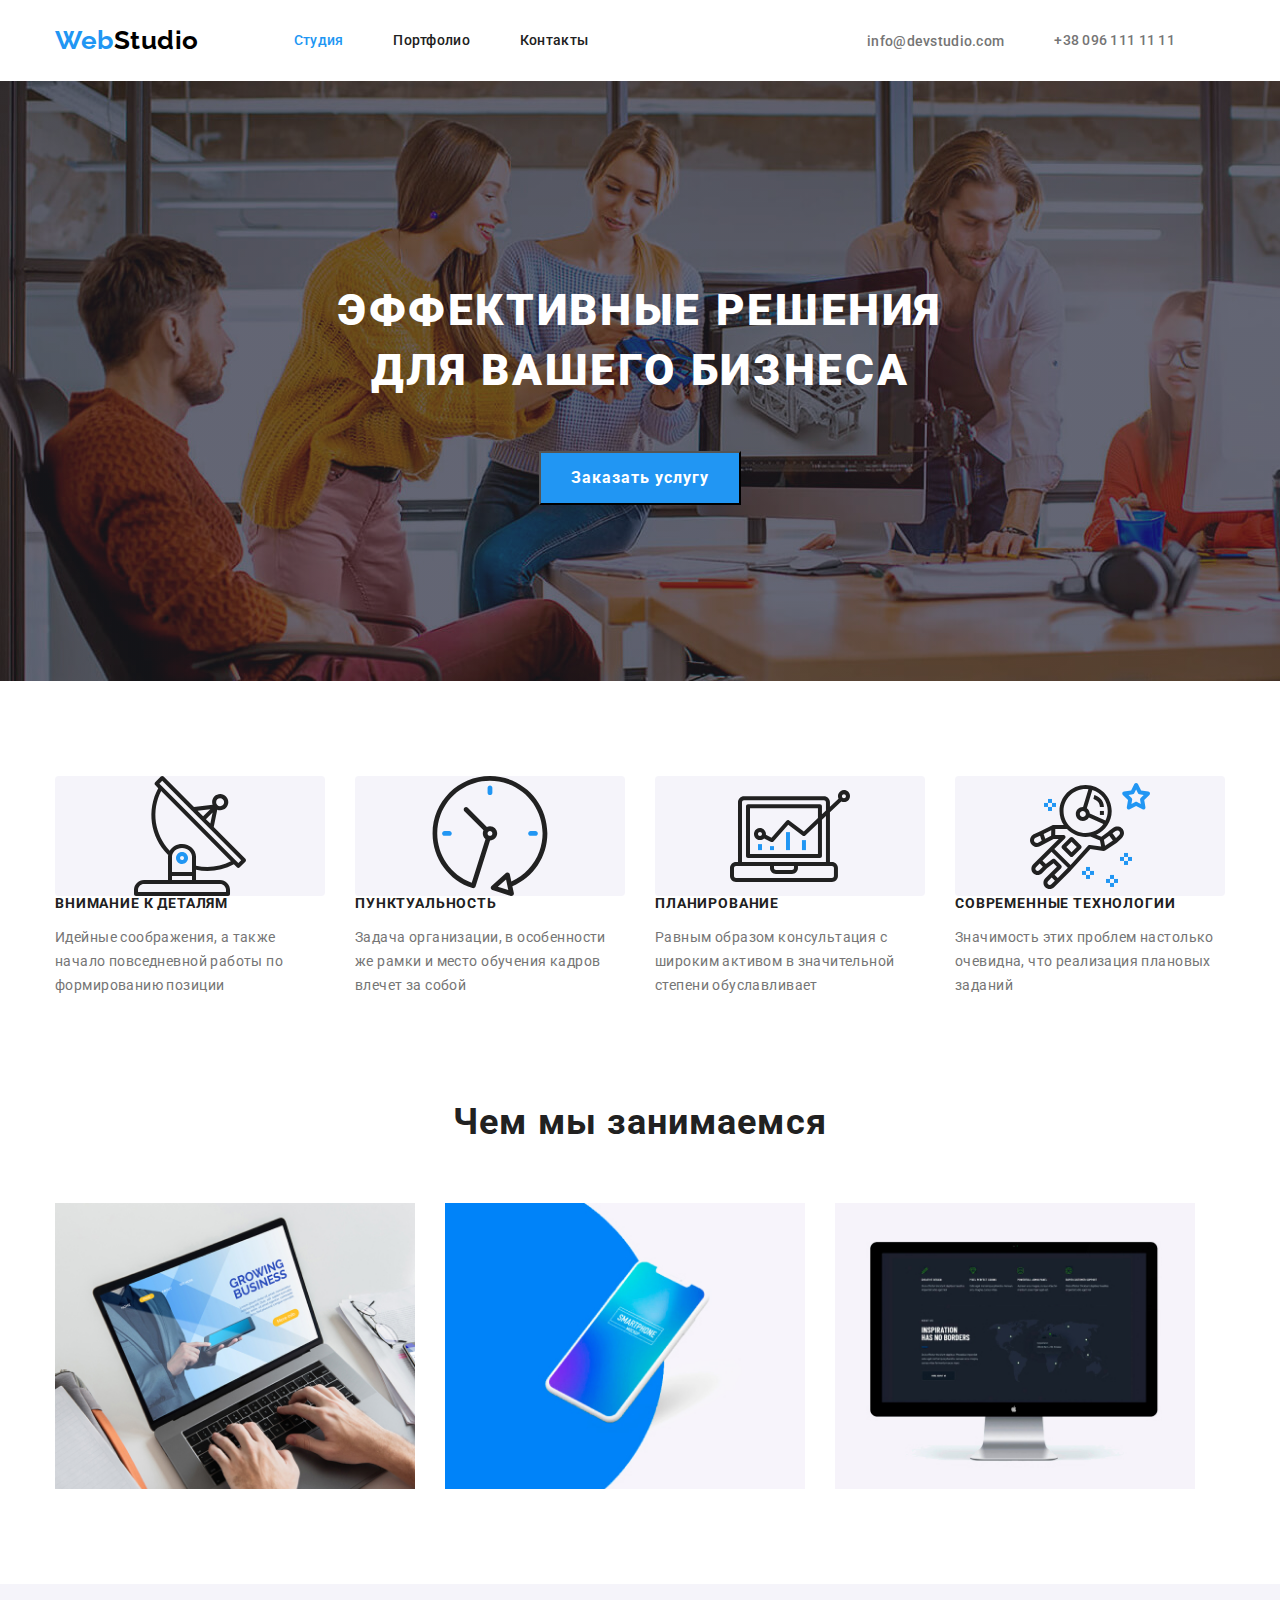
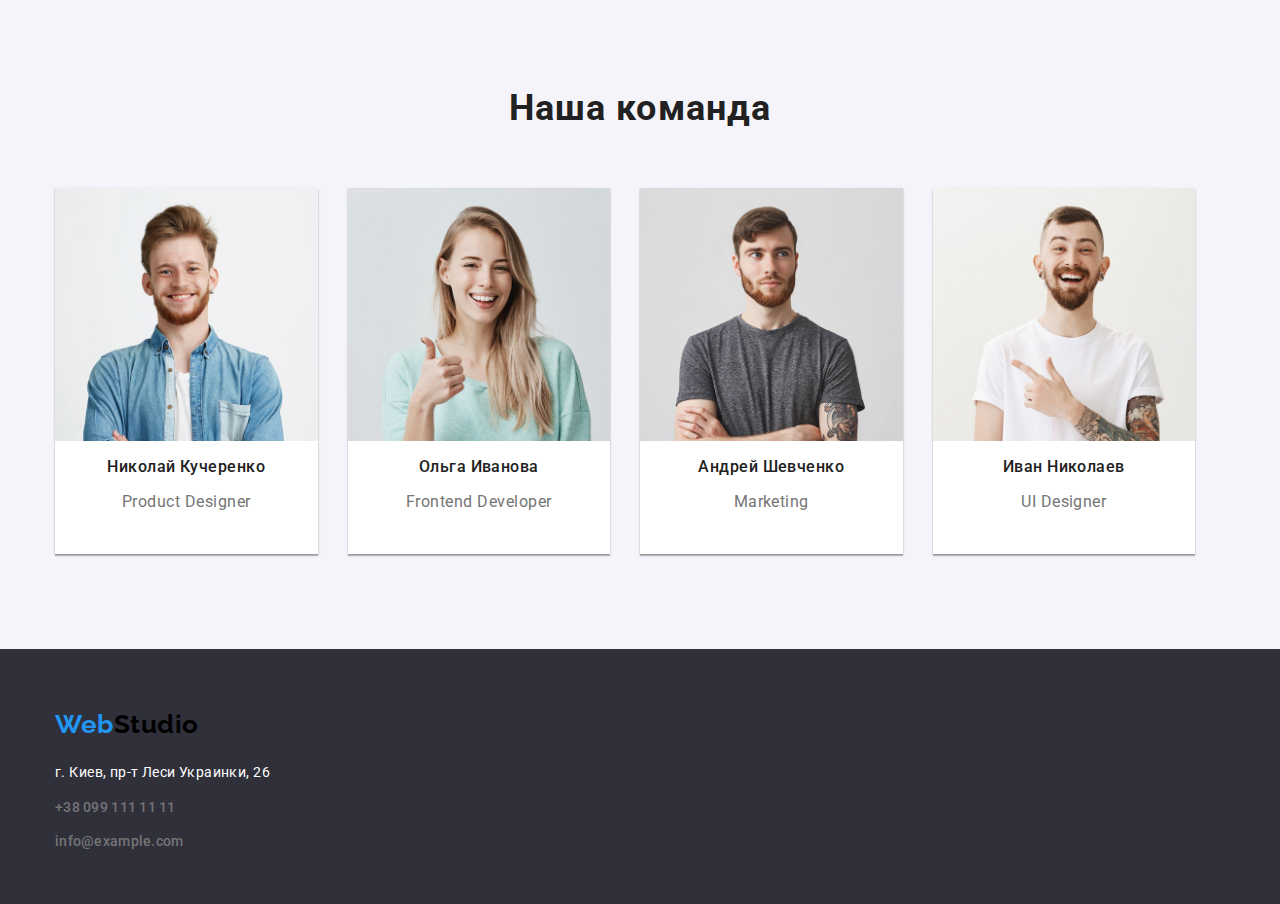
==== index1.html @ ef57e186 "иконки" ====
<!DOCTYPE html>
<html lang="ru">
  <head>
    <meta charset="UTF-8" />
    <meta name="viewport" content="width=device-width, initial-scale=1.0" />
    <title>Студия</title>
    <link
      href="https://fonts.googleapis.com/css2?family=Raleway:wght@700&family=Roboto:wght@300;400;500;700;900&display=swap"
      rel="stylesheet"
    />
    <link rel="stylesheet" href="./css/normalize.css" />
    <link rel="stylesheet" href="./css/style.css" />
  </head>
  <body>
    <header class="page-header">
      <div class="container flexbox">
        <nav class="navigation">
          <a href="./index.html" class="logo"> <span>Web</span>Studio</a>
          <ul class="list menu-list">
            <li class="menu-item">
              <a href="./index.html" class="active menu-link">Студия</a>
            </li>
            <li class="menu-item">
              <a href="./portfolio.html" class="menu-link">Портфолио</a>
            </li>
            <li class="menu-item">
              <a href="#" class="menu-link">Контакты</a>
            </li>
          </ul>
        </nav>
        <a href="maito:info@devstudio.com" class="contacs-link">
          <svg width="16px" height="12px">
            <use href="./images/icons/sprite.svg#img-envelope"> </use>
          </svg>
 
          info@devstudio.com</a
        >
        <a href="tel:+380961111111" class="contacs-link">+38 096 111 11 11</a>
      </div>
    </header>
    <main>
      <section class="hero">
        <div class="hero-item">
          <h1 class="page-title">Эффективные решения для вашего бизнеса</h1>
          <button class="btn btn-box">Заказать услугу</button>
        </div>
      </section>
      <section class="flexbox indent">
        <div class="container">
          <h2 class="text">Наши преимущества</h2>
          <ul class="list menu-list">
            <li class="flex-element icon icon-antena">
              <h3 class="title section-subtitle">Внимание к деталям</h3>
              <p class="section-description">
                Идейные соображения, а также начало повседневной работы по
                формированию позиции
              </p>
            </li>
            <li class="flex-element icon icon-clock">
              <h3 class="title section-subtitle">Пунктуальность</h3>
              <p class="section-description">
                Задача организации, в особенности же рамки и место обучения
                кадров влечет за собой
              </p>
            </li>
            <li class="flex-element icon icon-diagrama">
              <h3 class="title section-subtitle">Планирование</h3>
              <p class="section-description">
                Равным образом консультация с широким активом в значительной
                степени обуславливает
              </p>
            </li>
            <li class="flex-element icon icon-astronaut">
              <h3 class="title section-subtitle">Современные технологии</h3>
              <p class="section-description">
                Значимость этих проблем настолько очевидна, что реализация
                плановых заданий
              </p>
            </li>
          </ul>
        </div>
      </section>
      <section class="indent">
        <div class="container">
          <div>
            <h2 class="section-title">Чем мы занимаемся</h2>
            <ul class="list menu-list">
              <li class="signature-box">
                <img
                  src="./images/img7.jpg"
                  alt="Десктопные приложения"
                  width="370"
                  height="295"
                />
                <p class="signature text">Десктопные приложения</p>
              </li>
              <li class="signature-box">
                <img
                  src="./images/box1.jpg"
                  alt="Мобильные приложения"
                  width="370"
                  height="295"
                />
                <p class="signature text">Мобильные приложения</p>
              </li>
              <li class="signature-box">
                <img
                  src="./images/img1.jpg"
                  alt="Дизайнерские решения"
                  width="370"
                  height="295"
                />
                <p class="signature text">Дизайнерские решения</p>
              </li>
            </ul>
          </div>
        </div>
      </section>
      <section class="teams indent">
        <div class="container">
          <h2 class="section-title">Наша команда</h2>
          <ul class="list menu-list">
            <li class="comand-box">
              <img
                src="./images/nikolaykucherenko.jpg"
                alt="nikolaykucherenko"
                width="270"
              />
              <h3 class="comand-title">Николай Кучеренко</h3>
              <p lang="en" class="comand-item">Product Designer</p>
              <ul class="social-links">
                <li>
                  <a class ="icon-about" href="#" aria-label="ссылка Instagram">
                    <svg class="icon" width="20px" height="20px">
                    <use href="./images/icons/sprite.svg#img-instagram">
                    </use>
                  </svg>
                  </a>
                </li>
                <li><a href="#" aria-label="ссылка Twitter"><!--img src="./images/icons/twitter.svg">--></a></li>
                <li><a href="#" aria-label="ссылка Facebook"><!--img src="./images/icons/facebook.svg">--></a></li>
                <li><a href="#" aria-label="ссылка Linkedin"><!--img src="./images/icons/linkedin.svg">--></a></li>
              </ul>
            </li>
            <li class="comand-box">
              <img
                src="./images/olgaivanova.jpg"
                alt="olgaivanova"
                width="270"
              />
              <h3 class="comand-title">Ольга Иванова</h3>
              <p lang="en" class="comand-item">Frontend Developer</p>
              <ul>
                <li><a href="#" aria-label="ссылка Instagram"></a></li>
                <li><a href="#" aria-label="ссылка Twitter"></a></li>
                <li><a href="#" aria-label="ссылка Facebook"></a></li>
                <li><a href="#" aria-label="ссылка Linkedin"></a></li>
              </ul>
            </li>
            <li class="comand-box">
              <img
                src="./images/andriyshevchenko.jpg"
                alt="andriyshevchenko"
                width="270"
              />
              <h3 class="comand-title">Андрей Шевченко</h3>
              <p lang="en" class="comand-item">Marketing</p>
              <ul>
                <li><a href="#" aria-label="ссылка Instagram"></a></li>
                <li><a href="#" aria-label="ссылка Twitter"></a></li>
                <li><a href="#" aria-label="ссылка Facebook"></a></li>
                <li><a href="#" aria-label="ссылка Linkedin"></a></li>
              </ul>
            </li>
            <li class="comand-box">
              <img
                src="./images/ivannikolaev.jpg"
                alt="ivannikolaev"
                width="270"
              />
              <h3 class="comand-title">Иван Николаев</h3>
              <p lang="en" class="comand-item">UI Designer</p>
              <ul>
                <li><a href="#" aria-label="ссылка Instagram"></a></li>
                <li><a href="#" aria-label="ссылка Twitter"></a></li>
                <li><a href="#" aria-label="ссылка Facebook"></a></li>
                <li><a href="#" aria-label="ссылка Linkedin"></a></li>
              </ul>
            </li>
          </ul>
        </div>
      </section>
      <section>
        <div class="container">
          <div class="visually-hidden">
            <h2 class="section-title">Постоянные клиенты</h2>
            <ul>
              <li>
                <a href="#"
                  ><img src="/images/rectangle.svg" alt="client1"
                /></a>
              </li>
              <li>
                <a href="#"
                  ><img src="/images/rectangle.svg" alt="client2"
                /></a>
              </li>
              <li>
                <a href="#"
                  ><img src="/images/rectangle.svg" alt="client3"
                /></a>
              </li>
              <li>
                <a href="#"
                  ><img src="/images/rectangle.svg" alt="client4"
                /></a>
              </li>
              <li>
                <a href="#"
                  ><img src="/images/rectangle.svg" alt="client5"
                /></a>
              </li>
              <li>
                <a href="#"
                  ><img src="/images/rectangle.svg" alt="client6"
                /></a>
              </li>
            </ul>
          </div>
        </div>
      </section>
    </main>
    <footer class="contact">
      <div class="container">
        <h2 class="text">Контакты</h2>
        <a href="./index.html" class="logo logo-item">
          <span>Web</span>Studio
        </a>
        <ul class="list">
          <li class="adress-item">
            <a
              href="https://goo.gl/maps/r8ToqrYWToX4Noqg9"
              target="_blank"
              rel="noopener noreferrer"
              class="adress"
            >
              г. Киев, пр-т Леси Украинки, 26
            </a>
          </li>
          <li class="adress-item">
            <a href="tel:+380991111111" class="contacs-link"
              >+38 099 111 11 11</a
            >
          </li>
          <li class="adress-item">
            <a href="mailto:info@example.com" class="contacs-link"
              >info@example.com</a
            >
          </li>
        </ul>
      </div>
      <div class="visually-hidden">
        <b class="signature">Присоединяйтесь</b>
        <ul class="list">
          <li>
            <a
              href="#"
              target="_blank"
              rel="noopener noreferrer"
              aria-label="ссылка на Инстаграм"
              >Instagram</a
            >
          </li>
          <li>
            <a
              href="#"
              target="_blank"
              rel="noopener noreferrer"
              aria-label="ссылка на Твиттер"
              >Twitter</a
            >
          </li>
          <li>
            <a
              href="#"
              target="_blank"
              rel="noopener noreferrer"
              aria-label="ссылка на Фейсбук"
              >Facebook</a
            >
          </li>
          <li>
            <a
              href="#"
              target="_blank"
              rel="noopener noreferrer"
              aria-label="ссылка на Линкедин"
              >Linkedin</a
            >
          </li>
        </ul>
      </div>
    </footer>
  </body>
</html>
---- css/style.css ----
/* font-family: 'Raleway', sans-serif;
font-family: 'Roboto', sans-serif; */
:root {
  --accent-color: #2196f3;
  --main-color: #757575;
  --dark-color: #212121;
  --logo-color: #000000;
  --adress-color: #ffffff;
}

.visually-hidden {
  position: absolute !important;
  clip: rect(1px 1px 1px 1px);
  /* IE6, IE7 */
  clip: rect(1px, 1px, 1px, 1px);
  padding: 0 !important;
  border: 0 !important;
  height: 1px !important;
  width: 1px !important;
  overflow: hidden;
}

body {
  font-family: "Roboto", sans-serif;
  font-style: normal;
  font-size: 14px;
  line-height: 1.72;
  letter-spacing: 0.03em;
  color: var(--dark-color);
  background-color: #ffffff;
  margin: 0px;
}

span {
  color: var(--accent-color);
}

ul {
  list-style: none;
}

img {
  display: block;
  max-width: 100%;
  height: auto;
}

.container {
  width: 1200px;
  padding-left: 15px;
  padding-right: 15px;
  margin-right: auto;
  margin-left: auto;
}

.logo {
  font-family: "Raleway", sans-serif;
  font-weight: bold;
  font-size: 26px;
  line-height: 1.19;
  letter-spacing: 0.02em;
  text-decoration: none;
  color: var(--logo-color);
  margin-right: 95px;
}

.logo-item {
  display: flex;
  padding-bottom: 10px;
}

.list {
  list-style: none;
  padding: 0px;
  margin: 0px;
}

.text {
  display: none;
}

.text-item {
  text-decoration: none;
}

.title {
  width: 270px;
  height: 20px;
  text-transform: uppercase;
}

.main {
  padding-bottom: 65px;
}

.indent {
  padding: 95px 0px 0px 0px;
}

.page-header {
  padding: 25px 0px;
}

.navigation {
  display: flex;
  align-items: center;
  margin-right: auto;
}

.flex-element {
  display: flex;
  flex-wrap: wrap;
  margin-right: 30px;
}

.flex-element:last-child {
  margin-right: 0px;
}
.social-lincs .icon {
}

.icon::before {
  display: inline-block;
  content: "";
  width: 270px;
  height: 120px;
  padding-bottom: 30px;
  background-size: contain;
  background-repeat: no-repeat;
  background-position: center;
  background-color: #f5f4fa;
  border-radius: 4px;
}

.icon-antena::before {
  background-image: url("../images/icons/antenna.svg");
}

.icon-clock::before {
  background-image: url("../images/icons/clock.svg");
}

.icon-diagrama::before {
  background-image: url("../images/icons/diagram.svg");
}

.icon-astronaut::before {
  background-image: url("../images/icons/astronaut.svg");
}
.menu-list {
  display: flex;
}

.menu-item:not(:last-child) {
  margin-right: 50px;
}

.menu-link {
  font-weight: 500;
  font-size: 14px;
  line-height: 0.875;
  letter-spacing: 0.02em;
  color: var(--dark-color);
  text-decoration: none;
}

.flexbox {
  display: flex;
  justify-content: flex-end;
  align-items: center;
}

.active,
.menu-link:hover,
.menu-link:focus,
.contacs-link:hover,
.contacs-link:focus,
.adress:hover,
.adress:focus {
  color: var(--accent-color);
}

.button:hover,
.button:focus {
  color: var(--adress-color);
  background-color: #2196f3;
}
.contacs-link,
.btn {
  font-weight: 500;
  font-size: 14px;
  line-height: 0.875;
  letter-spacing: 0.02em;
  color: var(--main-color);
  text-decoration: none;
}

.btn {
  padding: 10px 30px;
}
.contacs-link {
  margin-right: 50px;
}
.page-title {
  font-weight: 900;
  font-size: 44px;
  line-height: 1.36;
  letter-spacing: 0.06em;
  text-transform: uppercase;
  text-align: center;
  color: var(--adress-color);

  width: 700px;
  height: 120px;

  display: flex;
  justify-content: center;
  margin: auto;
}

.icon {
  display: inline-flex;
}

.page-box {
}
.hero {
  max-width: 1600px;
  height: 600px;
  background-color: #000;
  background-repeat: no-repeat;
  background-size: cover;
  background-position: center;
  background: rgba(47, 48, 58, 0.4);
  background-image: linear-gradient(
      to right,
      rgba(47, 48, 58, 0.4),
      rgba(47, 48, 58, 0.4)
    ),
    url("../images/shapka.jpg");
  margin-right: auto;
  margin-left: auto;

  padding: 200px 0px 280px 0px;
}

.hero-item {
}

.btn {
  background-color: var(--accent-color);
  font-weight: bold;
  font-size: 16px;
  line-height: 1.875;
  display: flex;
  text-decoration: none;
  align-items: center;
  text-align: center;
  letter-spacing: 0.06em;
  color: var(--adress-color);
  margin: auto;
}

.btn-box {
  margin-top: 50px;
  margin-bottom: 200px;
}

.button {
  font-family: inherit;
  font-style: normal;
  font-weight: 500;
  font-size: 16px;
  line-height: 1.625;
  text-align: center;
  letter-spacing: 0.03em;
  color: var(--dark-color);

  margin-right: 10px;
  border: 0px;
}

.btn-item {
  display: flex;
  justify-content: center;
  padding: 95px 0px 55px 0px;
  margin: 0px;
}

.btn-item:nth-child(5n) {
  margin-right: 10px;
}

.gallery-container {
  display: flex;
  flex-wrap: wrap;
  text-decoration: none;
  margin: 0px;
  padding: 0px;
}

.gallery-item {
  box-shadow: 0px 1px 1px rgba(0, 0, 0, 0.12), 0px 4px 4px rgba(0, 0, 0, 0.06),
    1px 4px 6px rgba(0, 0, 0, 0.16);
}

.gallery-box {
  width: calc((100% - 60px) / 3);
  margin-right: 30px;
  margin-bottom: 30px;
  border: 1px solid #eeeeee;
  box-sizing: border-box;

  height: auto;
  left: 215px;
  top: 262px;
}

.gallery-box:nth-child(3n) {
  margin-right: 0px;
  margin-bottom: 30px;
}

.section-item {
  width: calc((100% - 90px) / 4);
  margin-right: 30px;
}
.section-title {
  font-weight: bold;
  font-size: 36px;
  line-height: 1.66;
  text-align: center;
  letter-spacing: 0.03em;
  color: var(--dark-color);
  margin: 0px;
  padding-bottom: 50px;
}

.section-subtitle {
  font-style: normal;
  font-weight: bold;
  font-size: 14px;
  line-height: 1.14;
  letter-spacing: 0.06em;
  color: var(--dark-color);
  margin: 0px 0px 10px 0px;
}

.subtitle {
  font-style: normal;
  font-weight: bold;
  font-size: 18px;
  line-height: 2;
  letter-spacing: 0.06em;
  color: var(--dark-color);
  margin: 20px 25px 5px 25px;
}

.subtitle-item {
  font-weight: normal;
  font-size: 14px;
  line-height: 1.71;
  letter-spacing: 0.03em;
  margin: 0px;
  margin: 0px 25px 20px 25px;
  color: var(--main-color);
}

.section-description {
  margin: auto;
  font-weight: normal;
  font-size: 14px;
  line-height: 1.71;
  letter-spacing: 0.03em;
  margin: 0px;
  color: var(--main-color);
}

.signature {
  font-weight: bold;
  font-size: 14px;
  line-height: 1.143;
  letter-spacing: 0.03em;
  text-transform: uppercase;
  background: #383434;
  color: var(--adress-color);
  padding-bottom: 95px;
}

.signature-box {
  width: calc((100% - 60px) / 3);
  margin-right: 30px;
  padding-bottom: 95px;
}

.comand-title {
  font-weight: 500;
  font-size: 16px;
  line-height: 1.1875;
  text-align: center;
  letter-spacing: 0.03em;
  color: var(--dark-color);
}
.comand-box {
  width: calc((100% - 90px) / 4);
  margin-right: 30px;
  background: #ffffff;

  box-shadow: 0px 1px 3px rgba(0, 0, 0, 0.12), 0px 1px 1px rgba(0, 0, 0, 0.14),
    0px 2px 1px rgba(0, 0, 0, 0.2);
}
.comand-item {
  font-size: 16px;
  line-height: 1.1875;
  text-align: center;
  letter-spacing: 0.03em;
  color: var(--main-color);
}

.adress {
  font-size: 14px;
  line-height: 1.714;
  letter-spacing: 0.03em;
  color: var(--adress-color);
  text-decoration: none;
}

.adress-item {
  width: 230px;
  padding: 10px 0px 0px 0px;
}

.teams {
  background: #f5f4fa;
  padding-bottom: 95px;
}

.contact {
  background: #2f303a;
  height: 255px;
  padding-top: 60px;
  padding-bottom: 60px;
}

.fill {
  background: #ffffff;
}
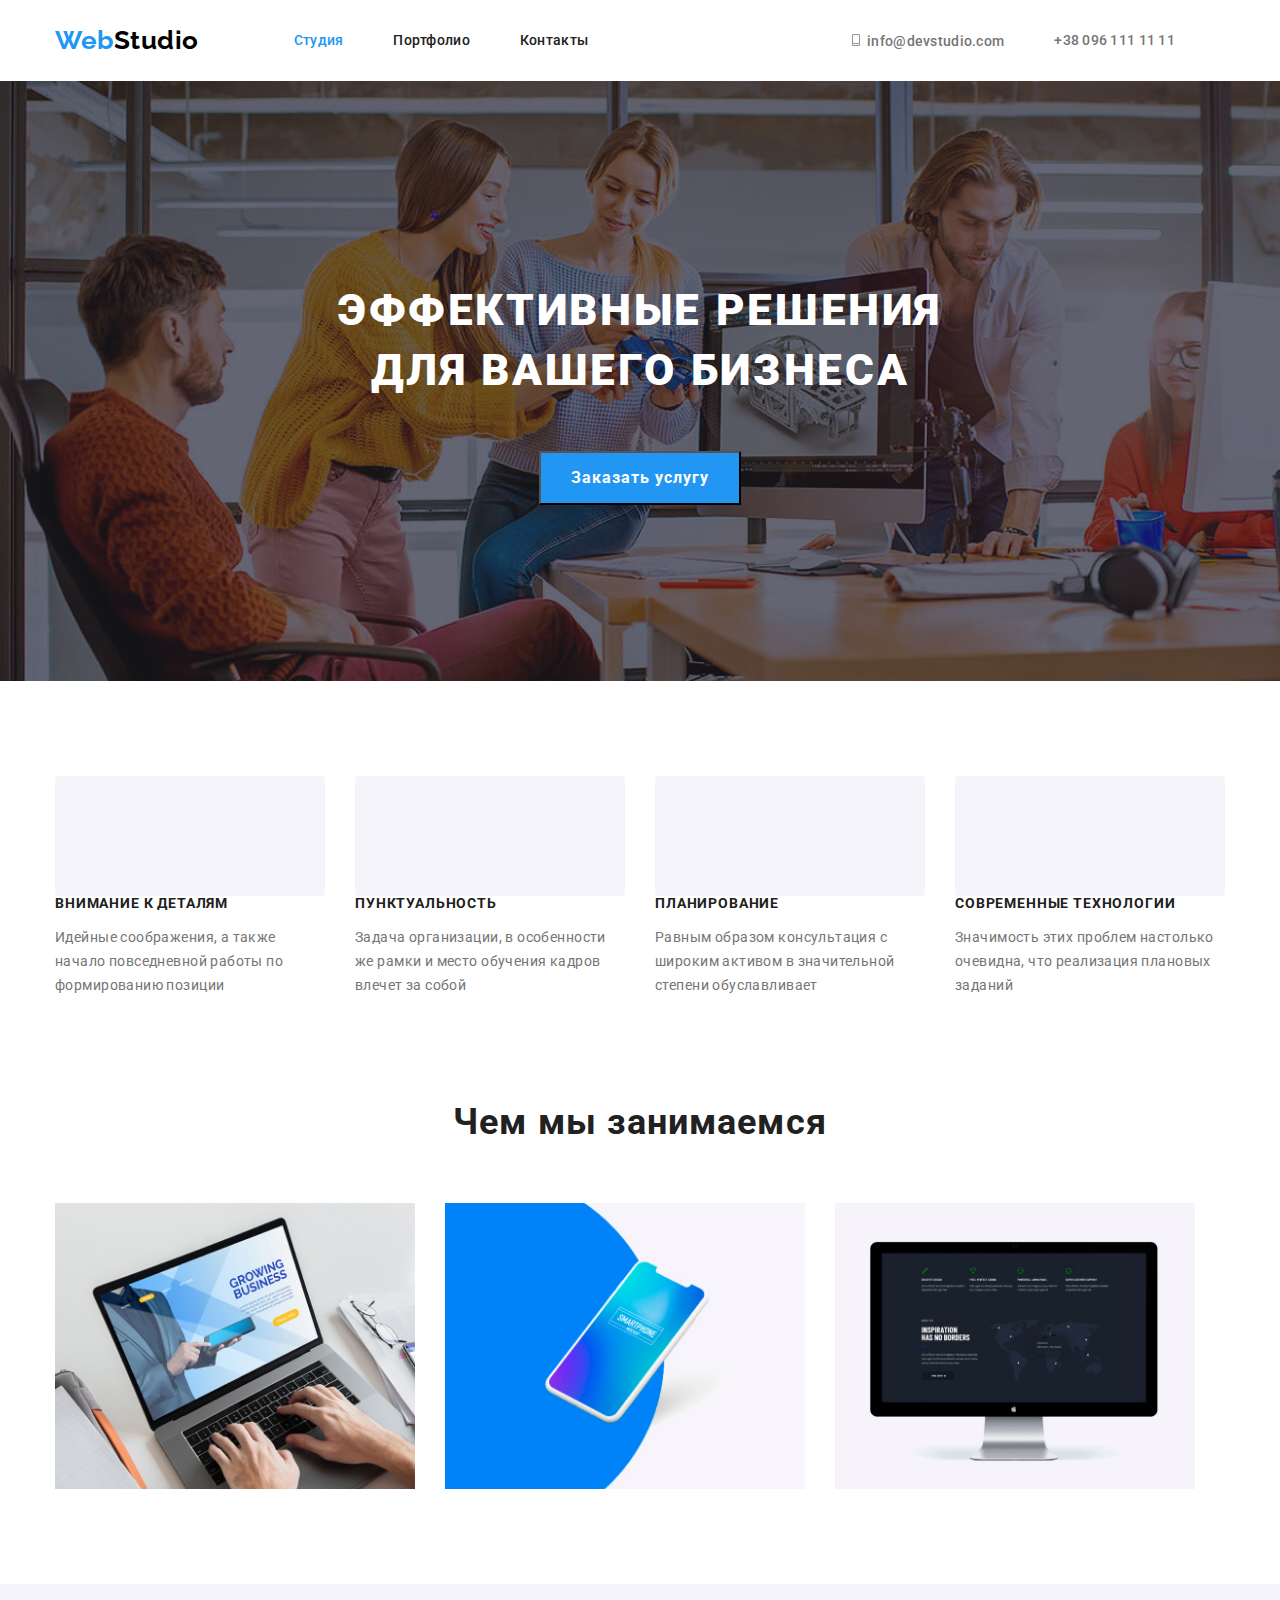
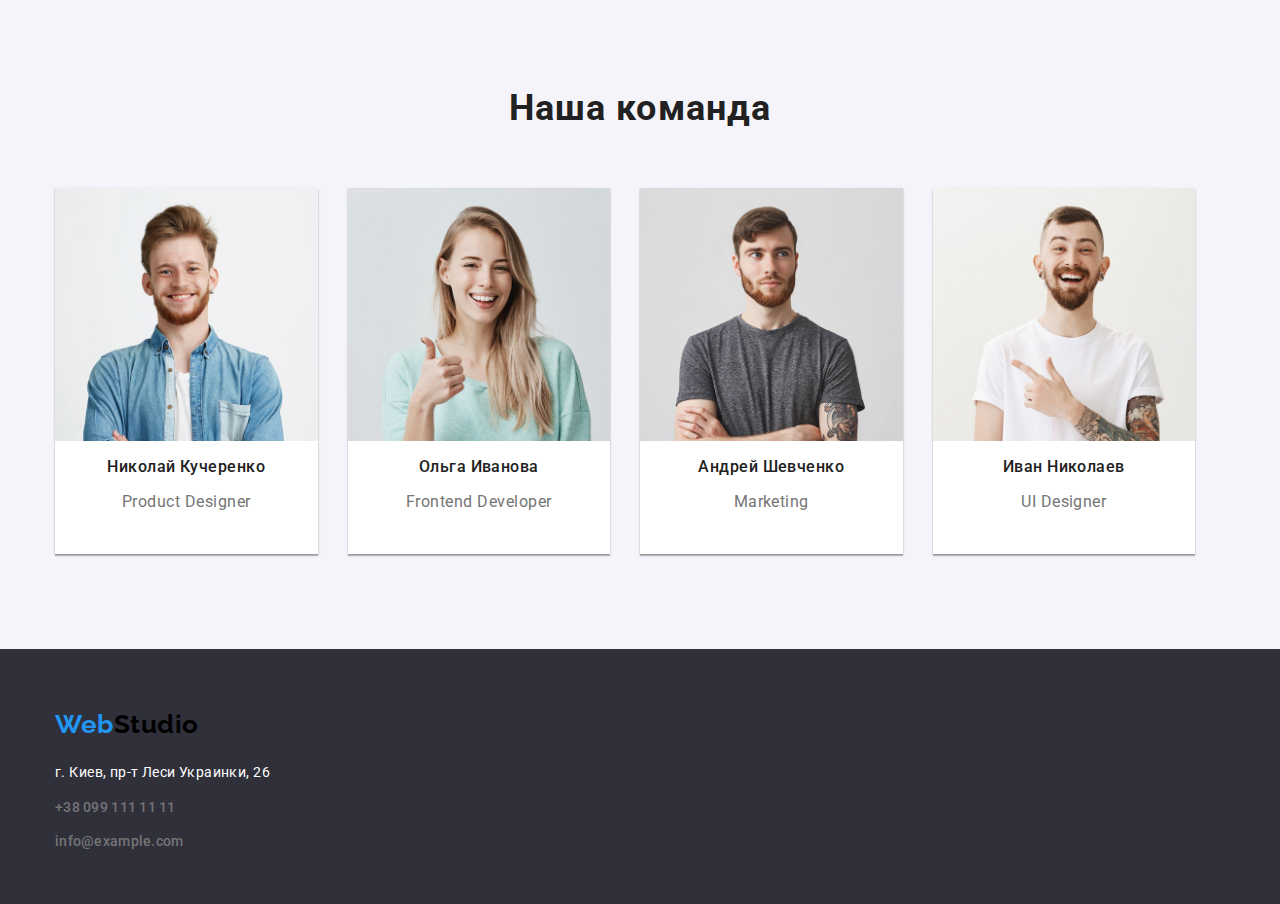
==== commit 6a6815ed: "icon" ====
--- a/index1.html
+++ b/index1.html
@@ -15,10 +15,10 @@
     <header class="page-header">
       <div class="container flexbox">
         <nav class="navigation">
-          <a href="./index.html" class="logo"> <span>Web</span>Studio</a>
+          <a href="./index1.html" class="logo"> <span>Web</span>Studio</a>
           <ul class="list menu-list">
             <li class="menu-item">
-              <a href="./index.html" class="active menu-link">Студия</a>
+              <a href="./index1.html" class="active menu-link">Студия</a>
             </li>
             <li class="menu-item">
               <a href="./portfolio.html" class="menu-link">Портфолио</a>
@@ -29,8 +29,8 @@
           </ul>
         </nav>
         <a href="maito:info@devstudio.com" class="contacs-link">
-          <svg width="16px" height="12px">
-            <use href="./images/icons/sprite.svg#img-envelope"> </use>
+          <svg class="icon-contacs">
+            <use href="./images/icons/sprite.svg#icon-tel"> </use>
           </svg>
  
           info@devstudio.com</a
--- a/css/style.css
+++ b/css/style.css
@@ -116,7 +116,11 @@
 .flex-element:last-child {
   margin-right: 0px;
 }
-.social-lincs .icon {
+.social-lincs {
+}
+.icon-contacs {
+  width: 16px;
+  height: 12px;
 }
 
 .icon::before {
@@ -133,19 +137,19 @@
 }
 
 .icon-antena::before {
-  background-image: url("../images/icons/antenna.svg");
+  background-image: url("./images/icons/antena.svg");
 }
 
 .icon-clock::before {
-  background-image: url("../images/icons/clock.svg");
+  background-image: url("./images/icons/clock.svg");
 }
 
 .icon-diagrama::before {
-  background-image: url("../images/icons/diagram.svg");
+  background-image: url("./images/icons/diagrama.svg");
 }
 
 .icon-astronaut::before {
-  background-image: url("../images/icons/astronaut.svg");
+  background-image: url("./images/icons/astronaut.svg");
 }
 .menu-list {
   display: flex;
